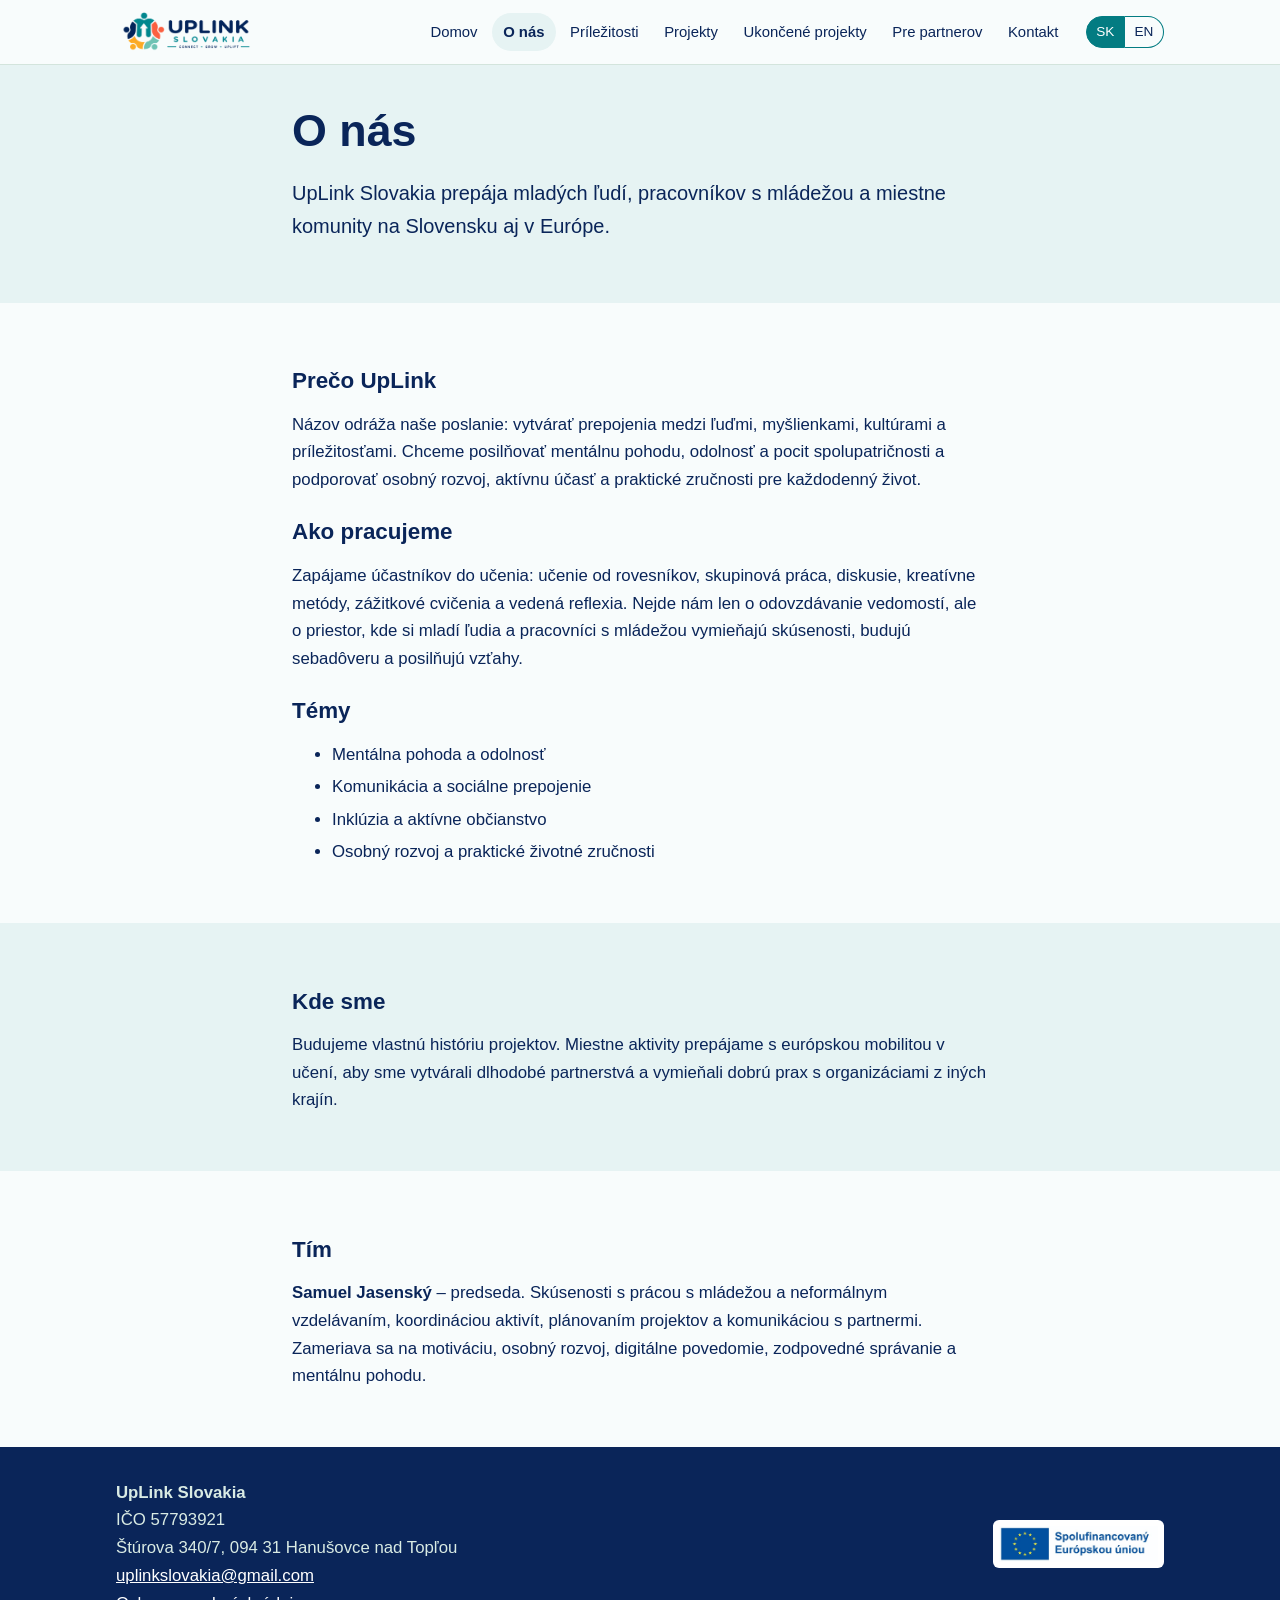
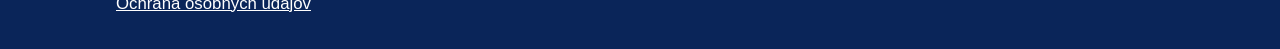
==== about/index.html @ a3d702fe "Add files via upload" ====
<!DOCTYPE html>
<html lang="sk" data-l="sk" data-tsk="O nás | UpLink Slovakia" data-ten="About us | UpLink Slovakia">
<head><meta charset="utf-8"><meta name="viewport" content="width=device-width,initial-scale=1">
<title>O nás | UpLink Slovakia</title><meta name="description" content="O organizácii UpLink Slovakia: poslanie, spôsob práce, témy a tím.">
<link rel="icon" href="/images/favicon.png"><link rel="stylesheet" href="/css/style.css"><script src="/js/site.js"></script></head>
<body><header><div class="wrap bar"><a class="logo" href="/"><img src="/images/logo-full.png" alt="UpLink Slovakia" height="48"></a>
<nav aria-label="Menu"><a href="/"><span data-sk>Domov</span><span data-en>Home</span></a><a href="/about/" aria-current="page"><span data-sk>O nás</span><span data-en>About us</span></a><a href="/opportunities/"><span data-sk>Príležitosti</span><span data-en>Opportunities</span></a><a href="/projects/"><span data-sk>Projekty</span><span data-en>Projects</span></a><a href="/completed-projects/"><span data-sk>Ukončené projekty</span><span data-en>Completed projects</span></a><a href="/partners/"><span data-sk>Pre partnerov</span><span data-en>For partners</span></a><a href="/contact/"><span data-sk>Kontakt</span><span data-en>Contact</span></a></nav>
<div class="lang"><button data-set="sk">SK</button><button data-set="en">EN</button></div></div></header>
<main><section class="s alt"><div class="wrap narrow"><h1 data-sk>O nás</h1><h1 data-en>About us</h1><p class="lead"><span data-sk>UpLink Slovakia prepája mladých ľudí, pracovníkov s mládežou a miestne komunity na Slovensku aj v Európe.</span><span data-en>UpLink Slovakia connects young people, youth workers and local communities in Slovakia and across Europe.</span></p></div></section><section class="s"><div class="wrap narrow"><h2 data-sk>Prečo UpLink</h2><h2 data-en>Why UpLink</h2><p data-sk>Názov odráža naše poslanie: vytvárať prepojenia medzi ľuďmi, myšlienkami, kultúrami a príležitosťami. Chceme posilňovať mentálnu pohodu, odolnosť a pocit spolupatričnosti a podporovať osobný rozvoj, aktívnu účasť a praktické zručnosti pre každodenný život.</p><p data-en>The name reflects our mission: creating links between people, ideas, cultures and opportunities. We want to strengthen mental well-being, resilience and belonging, and support personal growth, active participation and practical life skills.</p><h2 data-sk>Ako pracujeme</h2><h2 data-en>How we work</h2><p data-sk>Zapájame účastníkov do učenia: učenie od rovesníkov, skupinová práca, diskusie, kreatívne metódy, zážitkové cvičenia a vedená reflexia. Nejde nám len o odovzdávanie vedomostí, ale o priestor, kde si mladí ľudia a pracovníci s mládežou vymieňajú skúsenosti, budujú sebadôveru a posilňujú vzťahy.</p><p data-en>Participants are actively involved in learning: peer learning, group work, discussions, creative methods, experiential exercises and guided reflection. We aim not only to transfer knowledge but to create space where young people and youth workers share experiences, build confidence and strengthen relationships.</p><h2 data-sk>Témy</h2><h2 data-en>Topics</h2><ul><li><span data-sk>Mentálna pohoda a odolnosť</span><span data-en>Mental well-being and resilience</span></li><li><span data-sk>Komunikácia a sociálne prepojenie</span><span data-en>Communication and social connection</span></li><li><span data-sk>Inklúzia a aktívne občianstvo</span><span data-en>Inclusion and active citizenship</span></li><li><span data-sk>Osobný rozvoj a praktické životné zručnosti</span><span data-en>Personal development and practical life skills</span></li></ul></div></section><section class="s alt"><div class="wrap narrow"><h2 data-sk>Kde sme</h2><h2 data-en>Where we are</h2><p data-sk>Budujeme vlastnú históriu projektov. Miestne aktivity prepájame s európskou mobilitou v učení, aby sme vytvárali dlhodobé partnerstvá a vymieňali dobrú prax s organizáciami z iných krajín.</p><p data-en>We are building our own project track record. We connect local activities with European learning mobility to build long-term partnerships and exchange good practice with organisations from other countries.</p></div></section><section class="s"><div class="wrap narrow"><h2 data-sk>Tím</h2><h2 data-en>Team</h2><p data-sk><b>Samuel Jasenský</b> – predseda. Skúsenosti s prácou s mládežou a neformálnym vzdelávaním, koordináciou aktivít, plánovaním projektov a komunikáciou s partnermi. Zameriava sa na motiváciu, osobný rozvoj, digitálne povedomie, zodpovedné správanie a mentálnu pohodu.</p><p data-en><b>Samuel Jasenský</b> – chairman. Experience in youth work, non-formal education, coordinating activities, project planning and communication with partners. Focus on motivation, personal development, digital awareness, responsible behaviour and well-being.</p></div></section></main>
<footer><div class="wrap foot"><div><b>UpLink Slovakia</b><br>IČO 57793921<br>Štúrova 340/7, 094 31 Hanušovce nad Topľou<br><a href="mailto:uplinkslovakia@gmail.com">uplinkslovakia@gmail.com</a><br>
<a href="/privacy/"><span data-sk>Ochrana osobných údajov</span><span data-en>Privacy</span></a></div>
<div class="eu"><img data-sk src="/images/eu-cofunded-sk.jpg" alt="Spolufinancované Európskou úniou" height="48"><img data-en src="/images/eu-cofunded-en.jpg" alt="Co-funded by the European Union" height="48"></div></div></footer></body></html>
---- css/style.css ----
:root{--ink:#0a2559;--moss:#037c82;--mist:#e6f3f3;--paper:#f8fcfc;--sun:#fdb12b;--lake:#037c82}
*{box-sizing:border-box}
body{margin:0;font:1.05rem/1.65 "Segoe UI","Helvetica Neue",Arial,sans-serif;color:var(--ink);background:var(--paper)}
html[data-l=sk] [data-en],html[data-l=en] [data-sk]{display:none!important}
.wrap{max-width:68rem;margin:0 auto;padding:0 1.25rem}.narrow{max-width:46rem;margin:0 auto}
a{color:var(--lake)}a:focus-visible,button:focus-visible{outline:3px solid var(--sun);outline-offset:2px}
header{background:var(--paper);border-bottom:1px solid #d3e4dc;position:sticky;top:0;z-index:5}
.bar{display:flex;align-items:center;gap:1rem;min-height:4rem}
.logo{display:flex;align-items:center;gap:.6rem;text-decoration:none;color:var(--ink);line-height:1.1}
.logo b{font-size:1.3rem;display:block}.logo small{font-size:.75rem;color:var(--moss)}
nav{margin-left:auto;display:flex;gap:.2rem;align-items:center}
nav a{padding:.4rem .7rem;border-radius:99px;text-decoration:none;color:var(--ink);font-size:.93rem;white-space:nowrap}
nav a:hover,nav a[aria-current]{background:var(--mist)}nav a[aria-current]{font-weight:600}
.lang button{border:1px solid var(--moss);background:none;color:var(--ink);padding:.25rem .6rem;cursor:pointer;font:inherit;font-size:.85rem}
.lang button:first-child{border-radius:99px 0 0 99px}.lang button:last-child{border-radius:0 99px 99px 0;border-left:0}
.lang button[aria-pressed=true]{background:var(--moss);color:#fff}
h1,h2{line-height:1.15;margin:1.6rem 0 .6rem}h1{font-size:clamp(2rem,5vw,2.8rem);margin-top:0}h2{font-size:1.4rem}
.lead{font-size:1.25rem}
.hero{background:linear-gradient(180deg,var(--mist),var(--paper));padding:3.5rem 0 2rem}
.brand{font-size:clamp(2.6rem,7vw,4rem);margin:0;letter-spacing:-.02em}
.brand small{display:block;font-size:.38em;font-weight:500;color:var(--moss);letter-spacing:.02em}
.hero .lead{font-size:1.6rem;max-width:32rem;margin:1.2rem 0 .5rem}.sub{max-width:36rem}
.btn{display:inline-block;padding:.65rem 1.2rem;border-radius:99px;background:var(--ink);color:#fff;text-decoration:none;font-weight:600;margin:.2rem .2rem .2rem 0}
.btn.sun{background:var(--sun);color:var(--ink)}
.motif{width:100%;max-width:40rem;margin-top:1.5rem}
.draw{stroke-dasharray:1;stroke-dashoffset:1;animation:d 2.4s ease-out forwards}@keyframes d{to{stroke-dashoffset:0}}
.s{padding:2.5rem 0}.s.alt{background:var(--mist)}
.cols{display:grid;grid-template-columns:repeat(auto-fit,minmax(15rem,1fr));gap:1.5rem}
.cols>div{border-left:4px solid var(--c);padding-left:1.1rem}.cols h2{margin-top:0}
.empty{background:#fff;border:2px dashed #9cc4b6;border-radius:14px;padding:1.2rem 1.5rem}
li{margin:.3rem 0}
footer{background:var(--ink);color:#d9ebe4;padding:2rem 0}footer a{color:#fff}
.foot{display:flex;flex-wrap:wrap;gap:1.5rem;justify-content:space-between;align-items:center}
.eu img{background:#fff;padding:6px;border-radius:6px}
.hero .wrap{display:grid;grid-template-columns:1fr auto;gap:2rem;align-items:center}.mark{width:15rem;height:auto}
.logo img{display:block;width:auto}
.opp{display:grid;grid-template-columns:9rem 1fr;gap:1.2rem;background:#fff;border-radius:14px;border-left:5px solid var(--sun);padding:1rem;align-items:start}
.opp img{width:100%;height:9rem;object-fit:cover;object-position:top;border-radius:8px}.opp h3{margin:0 0 .3rem;font-size:1.25rem}.opp p{margin:.3rem 0}
.two{display:grid;grid-template-columns:1fr minmax(0,24rem);gap:2.5rem;align-items:start}
.poster{width:100%;height:auto;border-radius:12px;box-shadow:0 4px 18px #0a255933}
.facts{list-style:none;padding:0;margin:1rem 0;border-left:4px solid var(--moss)}.facts li{padding:.2rem 0 .2rem 1rem}
@media(max-width:52rem){.two,.opp{grid-template-columns:1fr}.opp img{height:12rem}}
@media(max-width:60rem){.hero .wrap{grid-template-columns:1fr}.mark{display:none}header{position:static}.bar{flex-wrap:wrap;padding:.6rem 1.25rem}nav{order:3;margin-left:0;width:100%;overflow-x:auto;padding-bottom:.3rem}.lang{margin-left:auto}}
@media(prefers-reduced-motion:reduce){.draw{animation:none;stroke-dashoffset:0}}
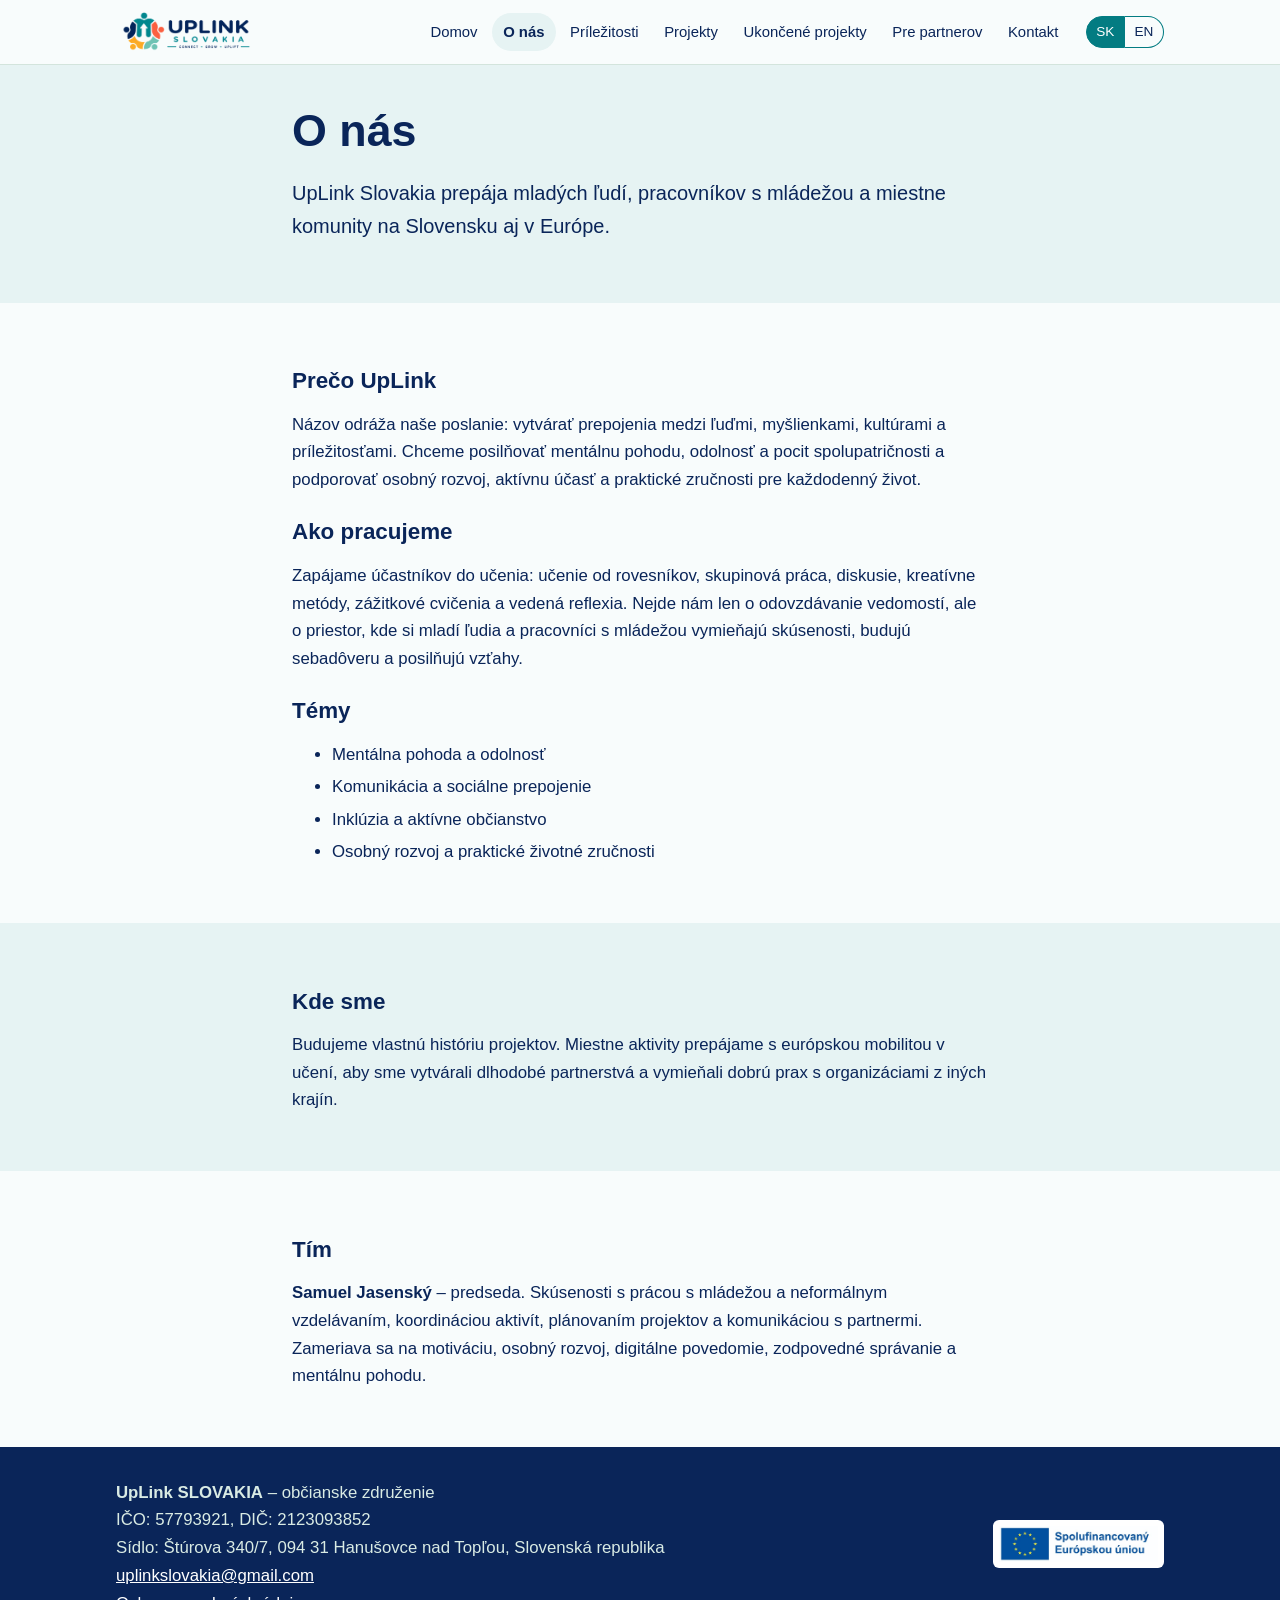
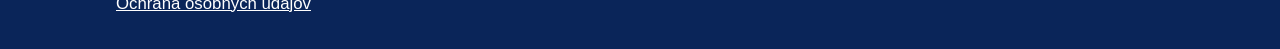
==== commit 20adb042: "Add files via upload change 2" ====
--- a/about/index.html
+++ b/about/index.html
@@ -7,6 +7,6 @@
 <nav aria-label="Menu"><a href="/"><span data-sk>Domov</span><span data-en>Home</span></a><a href="/about/" aria-current="page"><span data-sk>O nás</span><span data-en>About us</span></a><a href="/opportunities/"><span data-sk>Príležitosti</span><span data-en>Opportunities</span></a><a href="/projects/"><span data-sk>Projekty</span><span data-en>Projects</span></a><a href="/completed-projects/"><span data-sk>Ukončené projekty</span><span data-en>Completed projects</span></a><a href="/partners/"><span data-sk>Pre partnerov</span><span data-en>For partners</span></a><a href="/contact/"><span data-sk>Kontakt</span><span data-en>Contact</span></a></nav>
 <div class="lang"><button data-set="sk">SK</button><button data-set="en">EN</button></div></div></header>
 <main><section class="s alt"><div class="wrap narrow"><h1 data-sk>O nás</h1><h1 data-en>About us</h1><p class="lead"><span data-sk>UpLink Slovakia prepája mladých ľudí, pracovníkov s mládežou a miestne komunity na Slovensku aj v Európe.</span><span data-en>UpLink Slovakia connects young people, youth workers and local communities in Slovakia and across Europe.</span></p></div></section><section class="s"><div class="wrap narrow"><h2 data-sk>Prečo UpLink</h2><h2 data-en>Why UpLink</h2><p data-sk>Názov odráža naše poslanie: vytvárať prepojenia medzi ľuďmi, myšlienkami, kultúrami a príležitosťami. Chceme posilňovať mentálnu pohodu, odolnosť a pocit spolupatričnosti a podporovať osobný rozvoj, aktívnu účasť a praktické zručnosti pre každodenný život.</p><p data-en>The name reflects our mission: creating links between people, ideas, cultures and opportunities. We want to strengthen mental well-being, resilience and belonging, and support personal growth, active participation and practical life skills.</p><h2 data-sk>Ako pracujeme</h2><h2 data-en>How we work</h2><p data-sk>Zapájame účastníkov do učenia: učenie od rovesníkov, skupinová práca, diskusie, kreatívne metódy, zážitkové cvičenia a vedená reflexia. Nejde nám len o odovzdávanie vedomostí, ale o priestor, kde si mladí ľudia a pracovníci s mládežou vymieňajú skúsenosti, budujú sebadôveru a posilňujú vzťahy.</p><p data-en>Participants are actively involved in learning: peer learning, group work, discussions, creative methods, experiential exercises and guided reflection. We aim not only to transfer knowledge but to create space where young people and youth workers share experiences, build confidence and strengthen relationships.</p><h2 data-sk>Témy</h2><h2 data-en>Topics</h2><ul><li><span data-sk>Mentálna pohoda a odolnosť</span><span data-en>Mental well-being and resilience</span></li><li><span data-sk>Komunikácia a sociálne prepojenie</span><span data-en>Communication and social connection</span></li><li><span data-sk>Inklúzia a aktívne občianstvo</span><span data-en>Inclusion and active citizenship</span></li><li><span data-sk>Osobný rozvoj a praktické životné zručnosti</span><span data-en>Personal development and practical life skills</span></li></ul></div></section><section class="s alt"><div class="wrap narrow"><h2 data-sk>Kde sme</h2><h2 data-en>Where we are</h2><p data-sk>Budujeme vlastnú históriu projektov. Miestne aktivity prepájame s európskou mobilitou v učení, aby sme vytvárali dlhodobé partnerstvá a vymieňali dobrú prax s organizáciami z iných krajín.</p><p data-en>We are building our own project track record. We connect local activities with European learning mobility to build long-term partnerships and exchange good practice with organisations from other countries.</p></div></section><section class="s"><div class="wrap narrow"><h2 data-sk>Tím</h2><h2 data-en>Team</h2><p data-sk><b>Samuel Jasenský</b> – predseda. Skúsenosti s prácou s mládežou a neformálnym vzdelávaním, koordináciou aktivít, plánovaním projektov a komunikáciou s partnermi. Zameriava sa na motiváciu, osobný rozvoj, digitálne povedomie, zodpovedné správanie a mentálnu pohodu.</p><p data-en><b>Samuel Jasenský</b> – chairman. Experience in youth work, non-formal education, coordinating activities, project planning and communication with partners. Focus on motivation, personal development, digital awareness, responsible behaviour and well-being.</p></div></section></main>
-<footer><div class="wrap foot"><div><b>UpLink Slovakia</b><br>IČO 57793921<br>Štúrova 340/7, 094 31 Hanušovce nad Topľou<br><a href="mailto:uplinkslovakia@gmail.com">uplinkslovakia@gmail.com</a><br>
+<footer><div class="wrap foot"><div><b>UpLink SLOVAKIA</b> – <span data-sk>občianske združenie</span><span data-en>civic association</span><br>IČO: 57793921, DIČ: 2123093852<br><span data-sk>Sídlo</span><span data-en>Registered office</span>: Štúrova 340/7, 094 31 Hanušovce nad Topľou, <span data-sk>Slovenská republika</span><span data-en>Slovak Republic</span><br><a href="mailto:uplinkslovakia@gmail.com">uplinkslovakia@gmail.com</a><br>
 <a href="/privacy/"><span data-sk>Ochrana osobných údajov</span><span data-en>Privacy</span></a></div>
 <div class="eu"><img data-sk src="/images/eu-cofunded-sk.jpg" alt="Spolufinancované Európskou úniou" height="48"><img data-en src="/images/eu-cofunded-en.jpg" alt="Co-funded by the European Union" height="48"></div></div></footer></body></html>
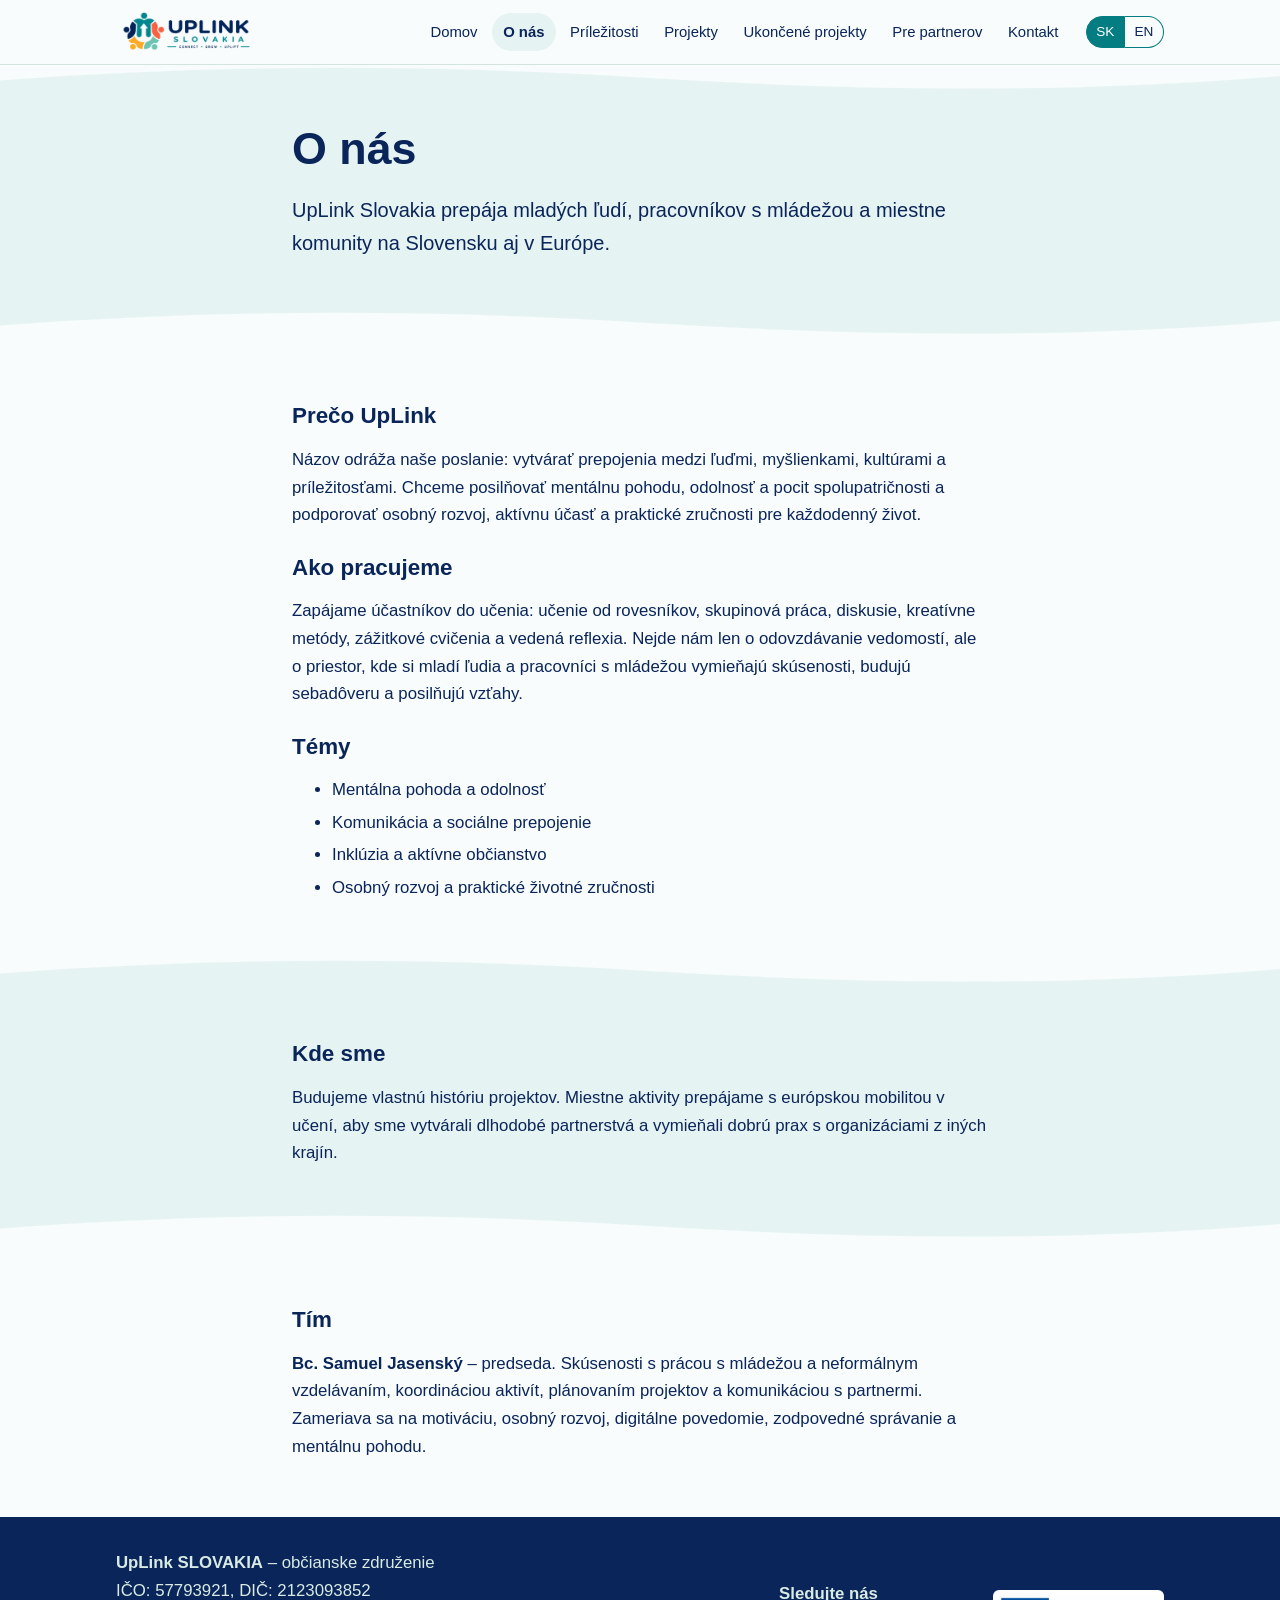
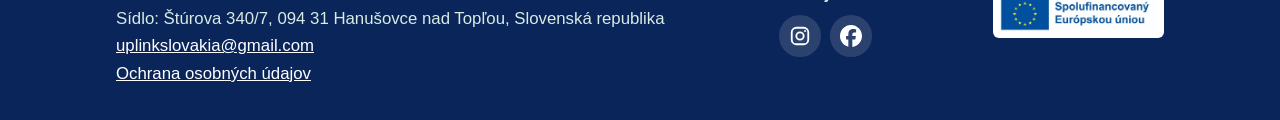
==== commit 8968ba52: "Add files via upload redesign" ====
--- a/about/index.html
+++ b/about/index.html
@@ -6,7 +6,8 @@
 <body><header><div class="wrap bar"><a class="logo" href="/"><img src="/images/logo-full.png" alt="UpLink Slovakia" height="48"></a>
 <nav aria-label="Menu"><a href="/"><span data-sk>Domov</span><span data-en>Home</span></a><a href="/about/" aria-current="page"><span data-sk>O nás</span><span data-en>About us</span></a><a href="/opportunities/"><span data-sk>Príležitosti</span><span data-en>Opportunities</span></a><a href="/projects/"><span data-sk>Projekty</span><span data-en>Projects</span></a><a href="/completed-projects/"><span data-sk>Ukončené projekty</span><span data-en>Completed projects</span></a><a href="/partners/"><span data-sk>Pre partnerov</span><span data-en>For partners</span></a><a href="/contact/"><span data-sk>Kontakt</span><span data-en>Contact</span></a></nav>
 <div class="lang"><button data-set="sk">SK</button><button data-set="en">EN</button></div></div></header>
-<main><section class="s alt"><div class="wrap narrow"><h1 data-sk>O nás</h1><h1 data-en>About us</h1><p class="lead"><span data-sk>UpLink Slovakia prepája mladých ľudí, pracovníkov s mládežou a miestne komunity na Slovensku aj v Európe.</span><span data-en>UpLink Slovakia connects young people, youth workers and local communities in Slovakia and across Europe.</span></p></div></section><section class="s"><div class="wrap narrow"><h2 data-sk>Prečo UpLink</h2><h2 data-en>Why UpLink</h2><p data-sk>Názov odráža naše poslanie: vytvárať prepojenia medzi ľuďmi, myšlienkami, kultúrami a príležitosťami. Chceme posilňovať mentálnu pohodu, odolnosť a pocit spolupatričnosti a podporovať osobný rozvoj, aktívnu účasť a praktické zručnosti pre každodenný život.</p><p data-en>The name reflects our mission: creating links between people, ideas, cultures and opportunities. We want to strengthen mental well-being, resilience and belonging, and support personal growth, active participation and practical life skills.</p><h2 data-sk>Ako pracujeme</h2><h2 data-en>How we work</h2><p data-sk>Zapájame účastníkov do učenia: učenie od rovesníkov, skupinová práca, diskusie, kreatívne metódy, zážitkové cvičenia a vedená reflexia. Nejde nám len o odovzdávanie vedomostí, ale o priestor, kde si mladí ľudia a pracovníci s mládežou vymieňajú skúsenosti, budujú sebadôveru a posilňujú vzťahy.</p><p data-en>Participants are actively involved in learning: peer learning, group work, discussions, creative methods, experiential exercises and guided reflection. We aim not only to transfer knowledge but to create space where young people and youth workers share experiences, build confidence and strengthen relationships.</p><h2 data-sk>Témy</h2><h2 data-en>Topics</h2><ul><li><span data-sk>Mentálna pohoda a odolnosť</span><span data-en>Mental well-being and resilience</span></li><li><span data-sk>Komunikácia a sociálne prepojenie</span><span data-en>Communication and social connection</span></li><li><span data-sk>Inklúzia a aktívne občianstvo</span><span data-en>Inclusion and active citizenship</span></li><li><span data-sk>Osobný rozvoj a praktické životné zručnosti</span><span data-en>Personal development and practical life skills</span></li></ul></div></section><section class="s alt"><div class="wrap narrow"><h2 data-sk>Kde sme</h2><h2 data-en>Where we are</h2><p data-sk>Budujeme vlastnú históriu projektov. Miestne aktivity prepájame s európskou mobilitou v učení, aby sme vytvárali dlhodobé partnerstvá a vymieňali dobrú prax s organizáciami z iných krajín.</p><p data-en>We are building our own project track record. We connect local activities with European learning mobility to build long-term partnerships and exchange good practice with organisations from other countries.</p></div></section><section class="s"><div class="wrap narrow"><h2 data-sk>Tím</h2><h2 data-en>Team</h2><p data-sk><b>Samuel Jasenský</b> – predseda. Skúsenosti s prácou s mládežou a neformálnym vzdelávaním, koordináciou aktivít, plánovaním projektov a komunikáciou s partnermi. Zameriava sa na motiváciu, osobný rozvoj, digitálne povedomie, zodpovedné správanie a mentálnu pohodu.</p><p data-en><b>Samuel Jasenský</b> – chairman. Experience in youth work, non-formal education, coordinating activities, project planning and communication with partners. Focus on motivation, personal development, digital awareness, responsible behaviour and well-being.</p></div></section></main>
+<main><section class="s alt"><div class="wrap narrow"><h1 data-sk>O nás</h1><h1 data-en>About us</h1><p class="lead"><span data-sk>UpLink Slovakia prepája mladých ľudí, pracovníkov s mládežou a miestne komunity na Slovensku aj v Európe.</span><span data-en>UpLink Slovakia connects young people, youth workers and local communities in Slovakia and across Europe.</span></p></div></section><section class="s"><div class="wrap narrow"><h2 data-sk>Prečo UpLink</h2><h2 data-en>Why UpLink</h2><p data-sk>Názov odráža naše poslanie: vytvárať prepojenia medzi ľuďmi, myšlienkami, kultúrami a príležitosťami. Chceme posilňovať mentálnu pohodu, odolnosť a pocit spolupatričnosti a podporovať osobný rozvoj, aktívnu účasť a praktické zručnosti pre každodenný život.</p><p data-en>The name reflects our mission: creating links between people, ideas, cultures and opportunities. We want to strengthen mental well-being, resilience and belonging, and support personal growth, active participation and practical life skills.</p><h2 data-sk>Ako pracujeme</h2><h2 data-en>How we work</h2><p data-sk>Zapájame účastníkov do učenia: učenie od rovesníkov, skupinová práca, diskusie, kreatívne metódy, zážitkové cvičenia a vedená reflexia. Nejde nám len o odovzdávanie vedomostí, ale o priestor, kde si mladí ľudia a pracovníci s mládežou vymieňajú skúsenosti, budujú sebadôveru a posilňujú vzťahy.</p><p data-en>Participants are actively involved in learning: peer learning, group work, discussions, creative methods, experiential exercises and guided reflection. We aim not only to transfer knowledge but to create space where young people and youth workers share experiences, build confidence and strengthen relationships.</p><h2 data-sk>Témy</h2><h2 data-en>Topics</h2><ul><li><span data-sk>Mentálna pohoda a odolnosť</span><span data-en>Mental well-being and resilience</span></li><li><span data-sk>Komunikácia a sociálne prepojenie</span><span data-en>Communication and social connection</span></li><li><span data-sk>Inklúzia a aktívne občianstvo</span><span data-en>Inclusion and active citizenship</span></li><li><span data-sk>Osobný rozvoj a praktické životné zručnosti</span><span data-en>Personal development and practical life skills</span></li></ul></div></section><section class="s alt"><div class="wrap narrow"><h2 data-sk>Kde sme</h2><h2 data-en>Where we are</h2><p data-sk>Budujeme vlastnú históriu projektov. Miestne aktivity prepájame s európskou mobilitou v učení, aby sme vytvárali dlhodobé partnerstvá a vymieňali dobrú prax s organizáciami z iných krajín.</p><p data-en>We are building our own project track record. We connect local activities with European learning mobility to build long-term partnerships and exchange good practice with organisations from other countries.</p></div></section><section class="s"><div class="wrap narrow"><h2 data-sk>Tím</h2><h2 data-en>Team</h2><p data-sk><b>Bc. Samuel Jasenský</b> – predseda. Skúsenosti s prácou s mládežou a neformálnym vzdelávaním, koordináciou aktivít, plánovaním projektov a komunikáciou s partnermi. Zameriava sa na motiváciu, osobný rozvoj, digitálne povedomie, zodpovedné správanie a mentálnu pohodu.</p><p data-en><b>Bc. Samuel Jasenský</b> – chairman. Experience in youth work, non-formal education, coordinating activities, project planning and communication with partners. Focus on motivation, personal development, digital awareness, responsible behaviour and well-being.</p></div></section></main>
 <footer><div class="wrap foot"><div><b>UpLink SLOVAKIA</b> – <span data-sk>občianske združenie</span><span data-en>civic association</span><br>IČO: 57793921, DIČ: 2123093852<br><span data-sk>Sídlo</span><span data-en>Registered office</span>: Štúrova 340/7, 094 31 Hanušovce nad Topľou, <span data-sk>Slovenská republika</span><span data-en>Slovak Republic</span><br><a href="mailto:uplinkslovakia@gmail.com">uplinkslovakia@gmail.com</a><br>
 <a href="/privacy/"><span data-sk>Ochrana osobných údajov</span><span data-en>Privacy</span></a></div>
+<div class="soc"><b><span data-sk>Sledujte nás</span><span data-en>Follow us</span></b><div class="soclinks"><a class="ic" href="https://www.instagram.com/uplinkslovakia/" target="_blank" rel="noopener noreferrer"><svg viewBox="0 0 24 24" width="22" height="22" aria-hidden="true" focusable="false" fill="none" stroke="currentColor" stroke-width="2" stroke-linecap="round" stroke-linejoin="round"><rect x="3" y="3" width="18" height="18" rx="5"/><circle cx="12" cy="12" r="4"/><circle cx="17.5" cy="6.5" r="1.1" fill="currentColor" stroke="none"/></svg><span class="vh"><span data-sk>Instagram UpLink Slovakia (nová karta)</span><span data-en>UpLink Slovakia on Instagram (new tab)</span></span></a><a class="ic" href="https://www.facebook.com/profile.php?id=61593353863007" target="_blank" rel="noopener noreferrer"><svg viewBox="0 0 24 24" width="22" height="22" aria-hidden="true" focusable="false" fill="currentColor"><path d="M9.101 23.691v-7.98H6.627v-3.667h2.474v-1.58c0-4.085 1.848-5.978 5.858-5.978.401 0 .955.042 1.468.103a8.68 8.68 0 0 1 1.141.195v3.325a8.623 8.623 0 0 0-.653-.036 26.805 26.805 0 0 0-.733-.009c-.707 0-1.259.096-1.675.309a1.686 1.686 0 0 0-.679.622c-.258.42-.374.995-.374 1.752v1.297h3.919l-.386 2.103-.287 1.564h-3.246v8.245C19.396 23.238 24 18.179 24 12.044c0-6.627-5.373-12-12-12s-12 5.373-12 12c0 5.628 3.874 10.35 9.101 11.647Z"/></svg><span class="vh"><span data-sk>Facebook UpLink Slovakia (nová karta)</span><span data-en>UpLink Slovakia on Facebook (new tab)</span></span></a></div></div>
 <div class="eu"><img data-sk src="/images/eu-cofunded-sk.jpg" alt="Spolufinancované Európskou úniou" height="48"><img data-en src="/images/eu-cofunded-en.jpg" alt="Co-funded by the European Union" height="48"></div></div></footer></body></html>
--- a/css/style.css
+++ b/css/style.css
@@ -42,4 +42,33 @@
 .facts{list-style:none;padding:0;margin:1rem 0;border-left:4px solid var(--moss)}.facts li{padding:.2rem 0 .2rem 1rem}
 @media(max-width:52rem){.two,.opp{grid-template-columns:1fr}.opp img{height:12rem}}
 @media(max-width:60rem){.hero .wrap{grid-template-columns:1fr}.mark{display:none}header{position:static}.bar{flex-wrap:wrap;padding:.6rem 1.25rem}nav{order:3;margin-left:0;width:100%;overflow-x:auto;padding-bottom:.3rem}.lang{margin-left:auto}}
-@media(prefers-reduced-motion:reduce){.draw{animation:none;stroke-dashoffset:0}}
+html{scroll-behavior:smooth}
+header{background:#f8fcfcdd;backdrop-filter:saturate(1.4) blur(8px);-webkit-backdrop-filter:saturate(1.4) blur(8px)}
+nav a{transition:background .2s}
+.hero{position:relative;overflow:hidden;padding-bottom:4.5rem}
+.hero::before{content:"";position:absolute;inset:-15%;background:radial-gradient(circle at 18% 30%,#8bd0c466,transparent 38%),radial-gradient(circle at 82% 18%,#fdb12b40,transparent 34%),radial-gradient(circle at 62% 95%,#ff644426,transparent 38%);animation:drift 26s ease-in-out infinite alternate}
+#net{position:absolute;inset:0;width:100%;height:100%;opacity:0;transition:opacity 1.6s ease}#net.on{opacity:1}
+.hero .wrap{position:relative;z-index:1}
+.mark{animation:float 7s ease-in-out infinite}
+.hero::after,.s.alt::before,.s.alt::after{content:"";position:absolute;left:0;right:0;height:30px;pointer-events:none;background-size:100% 100%;background-repeat:no-repeat}
+.hero::after,.s.alt::after{bottom:-1px;background-image:url("data:image/svg+xml,%3Csvg xmlns='http://www.w3.org/2000/svg' viewBox='0 0 1440 40' preserveAspectRatio='none'%3E%3Cpath fill='%23f8fcfc' d='M0 40V22C240 0 480 0 720 18S1200 40 1440 16V40Z'/%3E%3C/svg%3E")}
+.s.alt::before{top:-1px;background-image:url("data:image/svg+xml,%3Csvg xmlns='http://www.w3.org/2000/svg' viewBox='0 0 1440 40' preserveAspectRatio='none'%3E%3Cpath fill='%23f8fcfc' d='M0 0V22C240 0 480 0 720 18S1200 40 1440 16V0Z'/%3E%3C/svg%3E")}
+.s.alt{position:relative;padding:3.6rem 0}
+.cols>div{background:#fff;padding:1.3rem 1.4rem;border-radius:0 14px 14px 0;box-shadow:0 2px 14px #0a255912;transition:transform .25s,box-shadow .25s}
+.cols>div:hover,.opp:hover{transform:translateY(-4px);box-shadow:0 10px 26px #0a255920}
+.opp{box-shadow:0 2px 14px #0a255912;transition:transform .25s,box-shadow .25s}
+.opp>div:first-child{overflow:hidden;border-radius:8px}.opp img{transition:transform .5s}.opp:hover img{transform:scale(1.05)}
+.btn{transition:transform .2s,box-shadow .2s,background .2s}.btn:hover{transform:translateY(-2px);box-shadow:0 6px 16px #0a255933}.btn:active{transform:none}
+.soc-s{background:linear-gradient(120deg,#0a2559,#037c82);color:#fff;text-align:center;position:relative;overflow:hidden;padding:2.6rem 0}
+.soc-s::before,.soc-s::after{content:"";position:absolute;border-radius:50%;opacity:.3}
+.soc-s::before{width:14rem;height:14rem;background:#fdb12b;left:-4rem;top:-7rem}.soc-s::after{width:11rem;height:11rem;background:#ff6444;right:-3rem;bottom:-6rem}
+.soc-s .wrap{position:relative;z-index:1}.soc-s h2{margin-top:0;font-size:1.7rem}.soc-s p{max-width:38rem;margin:.4rem auto}
+.btn.ig,.btn.fb{display:inline-flex;align-items:center;gap:.55rem;margin:.3rem}
+.btn.ig{background:linear-gradient(45deg,#fdb12b,#ff6444);color:#0a2559}.btn.fb{background:#fff;color:#0a2559}
+.soc b{display:block;margin-bottom:.5rem}.soclinks,.socrow{display:flex;gap:.6rem;align-items:center}
+.ic{display:inline-flex;width:2.6rem;height:2.6rem;border-radius:50%;align-items:center;justify-content:center;background:#ffffff22;color:#fff;text-decoration:none;transition:background .2s,transform .2s,color .2s}
+.ic:hover{background:var(--sun);color:var(--ink);transform:translateY(-2px)}.ic.dk{background:var(--mist);color:var(--ink)}.ic.dk:hover{background:var(--sun)}
+.vh{position:absolute!important;width:1px;height:1px;overflow:hidden;clip:rect(0 0 0 0);white-space:nowrap}
+html.js .rv{opacity:0;transform:translateY(16px);transition:opacity .7s ease,transform .7s ease}html.js .rv.in{opacity:1;transform:none}
+@keyframes drift{to{transform:translate3d(3%,2%,0) scale(1.06)}}@keyframes float{50%{transform:translateY(-10px)}}
+@media(prefers-reduced-motion:reduce){.draw,.hero::before,.mark{animation:none}.draw{stroke-dashoffset:0}html{scroll-behavior:auto}.btn,.cols>div,.opp,.ic{transition:none}}
